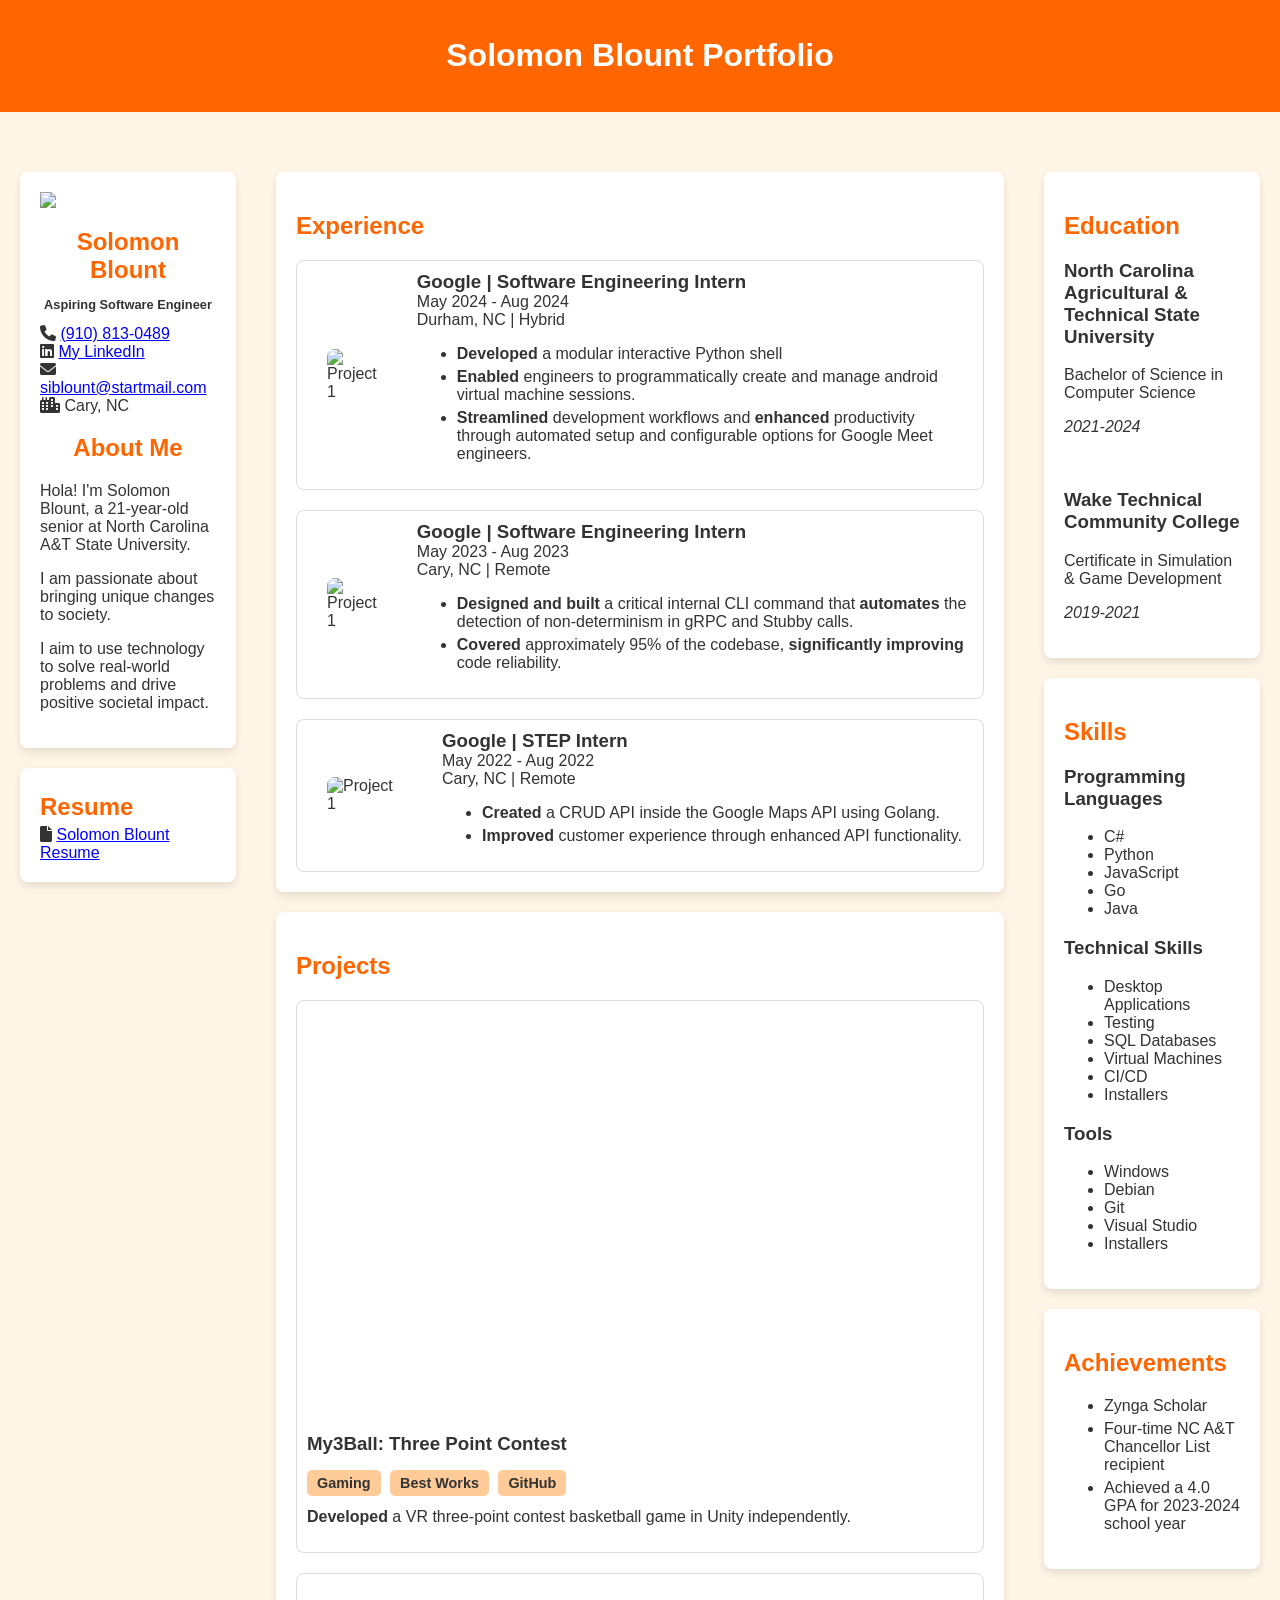
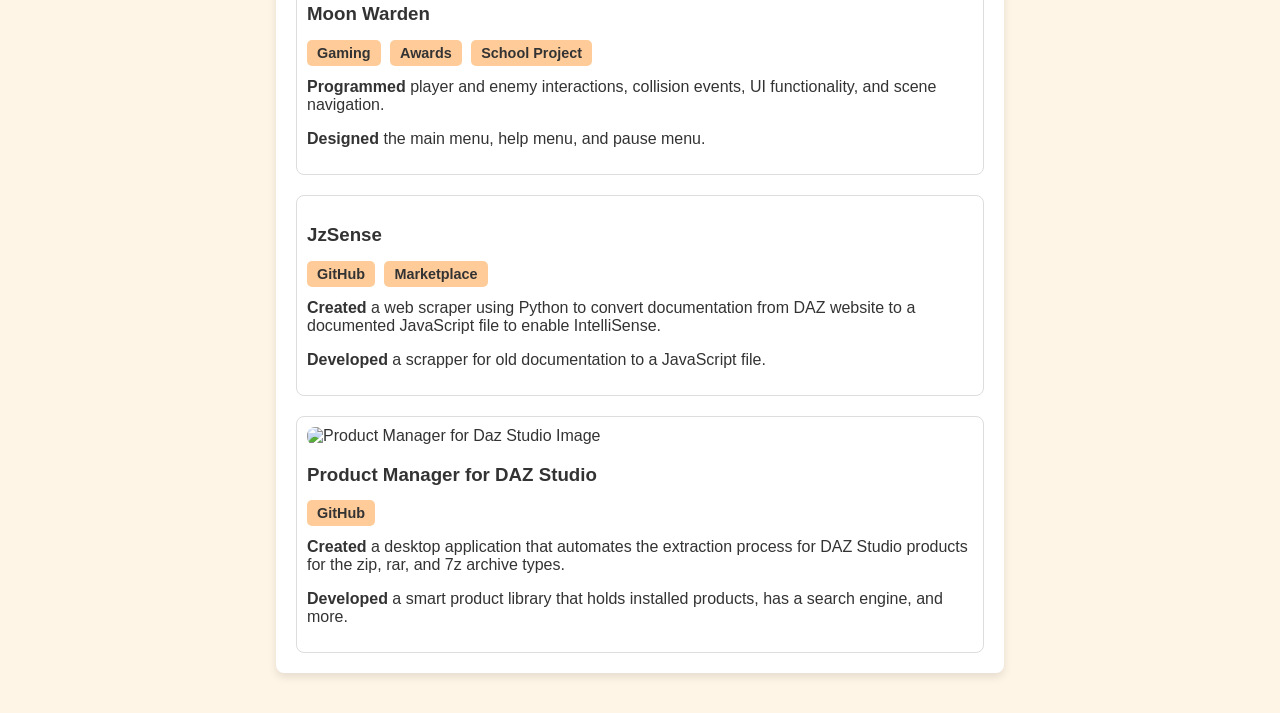
==== index.html @ 51500ea9 "use style.css and remove old style.css code" ====
<!DOCTYPE html>
<html lang="en">
<head>
    <meta charset="UTF-8">
    <meta name="viewport" content="width=device-width, initial-scale=1.0">
    <title>Solomon Blount Portfolio</title>
    <link rel="stylesheet" href="https://cdnjs.cloudflare.com/ajax/libs/font-awesome/6.0.0-beta3/css/all.min.css">
    <link rel="stylesheet" href="style.css">
</head>
<body>
    <header>
        <h1>Solomon Blount Portfolio</h1>
    </header>
    <div class="content-wrapper">
        <div class="sidebar">
            <div class="card">
                <img src="images/SolomonBlount_GithubProfilePic.png" class="profile-image">
                <h1 class="my-name">Solomon Blount</h1>
                <p class="profile-title">Aspiring Software Engineer</p>
                <a href="telephone:+9108130489"><i class="fas fa-phone"></i> <span>(910) 813-0489</span></a><br/>
                <a href="https://www.linkedin.com/in/siblount/"><i class="fab fa-linkedin"></i> <span>My LinkedIn</span></a><br/>
                <a href="mailto:siblount@startmail.com"><i class="fas fa-envelope"></i> <span>siblount@startmail.com</span></a> <br/>
                <span id="city"><i class="fas fa-city"></i> Cary, NC</span>
                <h2 class="center-h2">About Me</h2>
                <p>Hola! I'm Solomon Blount, a 21-year-old senior at North Carolina A&T State University.</p>
                <p>I am passionate about bringing unique changes to society. </p>
                <p>I aim to use technology to solve real-world problems and drive positive societal impact.</p>
            </div>
            <div class="card">
                <h2 id="resume">Resume</h1>
                <a href="files/SolomonBlount_ResumeAssignment.pdf"><i class="fas fa-file"></i> <span>Solomon Blount Resume</span></a> <br/>
            </div>
        </div>
        <div class="main-content">
            <div class="card">
                <h2>Experience</h2>
                <div class="project-subcard">
                    <div class="job-details">
                        <img src="images/google.png" alt="Project 1" class="company-logo">
                        <div class="job-info">
                            <h3 class="job-title">Google | Software Engineering Intern</h3>
                            <p class="job-date">May 2024 - Aug 2024</p>
                            <p class="job-location">Durham, NC | Hybrid</p>
                            <ul class="job-description-list">
                                <li><b>Developed</b> a modular interactive Python shell</li>
                                <li><b>Enabled</b> engineers to programmatically create and manage android virtual machine sessions.</li>
                                <li><b>Streamlined</b> development workflows and <b>enhanced</b> productivity through automated setup and configurable options for Google Meet engineers.</li>
                            </ul>
                        </div>
                    </div>
                </div>
                <div class="project-subcard">
                    <div class="job-details">
                        <img src="images/google.png" alt="Project 1" class="company-logo">
                        <div class="job-info">
                            <h3 class="job-title">Google | Software Engineering Intern</h3>
                            <p class="job-date">May 2023 - Aug 2023</p>
                            <p class="job-location">Cary, NC | Remote</p>
                            <ul class="job-description-list">
                                <li><b>Designed and built</b> a critical internal CLI command that <b>automates</b> the detection of non-determinism in gRPC and Stubby calls.</li>
                                <li><b>Covered</b> approximately 95% of the codebase, <b>significantly improving</b> code reliability.</li>
                            </ul>
                        </div>
                    </div>                
                </div>
                <div class="project-subcard">
                    <div class="job-details">
                        <img src="images/google.png" alt="Project 1" class="company-logo">
                        <div class="job-info">
                            <h3 class="job-title">Google | STEP Intern</h3>
                            <p class="job-date">May 2022 - Aug 2022</p>
                            <p class="job-location">Cary, NC | Remote</p>
                            <ul class="job-description-list">
                                <li><b>Created</b> a CRUD API inside the Google Maps API using Golang.</li>
                                <li><b>Improved</b> customer experience through enhanced API functionality.</li>
                            </ul>
                        </div>
                    </div>            
                </div>
            </div>
            <div class="card">
                <h2>Projects</h2>
                <div class="project-subcard">
                    <iframe width="100%" height="400" src="https://www.youtube.com/embed/9MhyBLJ3-Vw?si=RWG7wu2h-_nHSfUA" title="YouTube video player" frameborder="0" allow="accelerometer; autoplay; clipboard-write; encrypted-media; gyroscope; picture-in-picture; web-share" referrerpolicy="strict-origin-when-cross-origin" allowfullscreen></iframe>
                    <h3>My3Ball: Three Point Contest</h3>
                    <div class="project-tags">
                        <span><b>Gaming</b></span>
                        <span><b>Best Works</b></span>
                        <span><b>GitHub</b></span>
                    </div>
                    <p><b>Developed</b> a VR three-point contest basketball game in Unity independently.</p>
                </div>
                <div class="project-subcard">
                    <h3>Moon Warden</h3>
                    <div class="project-tags">
                        <span><b>Gaming</b></span>
                        <span><b>Awards</b></span>
                        <span><b>School Project</b></span>
                    </div>
                    <p><b>Programmed</b> player and enemy interactions, collision events, UI functionality, and scene navigation.</p>
                    <p><b>Designed</b> the main menu, help menu, and pause menu.</p>
                </div>
                <div class="project-subcard">
                    <!-- <img src="images/JzSense1028x1200.jpg" alt="JzSense Thumbnail Image" class="project-image"> -->
                    <h3>JzSense</h3>
                    <div class="project-tags">
                        <span><b>GitHub</b></span>
                        <span><b>Marketplace</b></span>
                    </div>
                    <p><b>Created</b> a web scraper using Python to convert documentation from DAZ website to a documented JavaScript file to enable IntelliSense.</p>
                    <p><b>Developed</b> a scrapper for old documentation to a JavaScript file.</p>
                </div>
                <div class="project-subcard">
                    <img src="images/reee.png" alt="Product Manager for Daz Studio Image" class="project-image">
                    <h3>Product Manager for DAZ Studio</h3>
                    <div class="project-tags">
                        <span><b>GitHub</b></span>
                    </div>
                    <p><b>Created</b> a desktop application that automates the extraction process for DAZ Studio products for the zip, rar, and 7z archive types.</p>
                    <p><b>Developed</b> a smart product library that holds installed products, has a search engine, and more.</p>
                </div>
            </div>
        </div>
        <div class="sidebar">
            <div class="card">
                <h2>Education</h2>
                <h3>North Carolina Agricultural & Technical State University</h3>
                <p>Bachelor of Science in Computer Science</p>
                <p><em>2021-2024</em></p>
                <br>
                <h3>Wake Technical Community College</h3>
                <p>Certificate in Simulation & Game Development</p>
                <p><em>2019-2021</em></p>
            </div>
            <div class="card">
                <h2>Skills</h2>
                <h3>Programming Languages</h3>
                <ul>
                    <li>C#</li>
                    <li>Python</li>
                    <li>JavaScript</li>
                    <li>Go</li>
                    <li>Java</li>
                </ul>
                <h3>Technical Skills</h3>
                <ul>
                    <li>Desktop Applications</li>
                    <li>Testing</li>
                    <li>SQL Databases</li>
                    <li>Virtual Machines</li>
                    <li>CI/CD</li>
                    <li>Installers</li>

                </ul>
                <h3>Tools</h3>
                <ul>
                    <li>Windows</li>
                    <li>Debian</li>
                    <li>Git</li>
                    <li>Visual Studio</li>
                    <li>Installers</li>
                </ul>    
            </div>
            <div class="card">
                <h2>Achievements</h2>
                <ul id="achievements-list">
                    <li>Zynga Scholar</li>
                    <li>Four-time NC A&T Chancellor List recipient</li>
                    <li>Achieved a 4.0 GPA for 2023-2024 school year</li>
                </ul>    
            </div>
        </div>
    </div>
</body>
</html>
---- style.css ----
body {
    font-family: Arial, sans-serif;
    margin: 0;
    padding: 0;
    background-color: #fff5e6;
    color: #333;
    display: flex;
    flex-direction: column;
    align-items: center;
}
header {
    background-color: #ff6600;
    color: white;
    text-align: center;
    padding: 1em 0;
    width: 100%;
    position: sticky;
    top: 0;
    z-index: 1000;
}
.content-wrapper {
    display: flex;
    max-width: 1700px;
    margin-top: 20px;
}
.sidebar {
    width: 20%;
    max-width: 400px;
    min-width: min-content;
    padding: 20px;
    box-sizing: border-box;
}
.main-content {
    width: 60%;
    padding: 20px;
    box-sizing: border-box;
}
.card {
    background-color: white;
    border-radius: 8px;
    box-shadow: 0 4px 8px rgba(0, 0, 0, 0.1);
    margin: 20px 0;
    padding: 20px;
}
.card h2 {
    color: #ff6600;
}
.project-subcard {
    margin-top: 20px;
    padding: 10px;
    border: 1px solid #ddd;
    border-radius: 8px;
}
.profile-image {
    width: 100%;
    height: auto;
}
.project-image {
    width: 100%;
    height: auto;
    border-radius: 8px;
}
.project-tags {
    margin: 10px 0;
}
.project-tags span {
    background-color: #ffcc99;
    color: #333;
    padding: 5px 10px;
    border-radius: 5px;
    margin-right: 5px;
    font-size: 0.9em;
}
.profile-title {
    font-size: 0.8em;
    font-weight: bold;
    text-align: center;
    margin-top: 5;
}
.my-name {
    font-size: 1.5em;
    text-align: center;
    color: #ff6600;
    margin-bottom: 0;
}
.center-h2 {
    text-align: center;
}
a {
    text-decoration: none;
    color: inherit;
}
a span {
    text-decoration: underline;
    color: blue;
}
a i {
    color: inherit;
}
@media (max-width: 768px) {
    .content-wrapper {
        flex-direction: column;
        align-items: center;
    }
    .sidebar, .main-content {
        width: 100%;
    }
}
.job-details {
    display: flex;
    align-items: center;
}

.job-info {
    margin-left: 20px;
}

.project-image {
    width: 100%;
    height: auto;
    border-radius: 8px;
}
.company-logo {
    width: 75px;
    height: auto;
    border-radius: 8px;
    margin-left: 20px;
    margin-right: 20px;
}
.job-title,
.job-date,
.job-location {
    margin: 0;
}
.job-description-list li {
    margin-bottom: 5px;
}
#achievements-list li {
    margin-bottom: 5px;
}
#resume {
    margin: 5px auto;
}
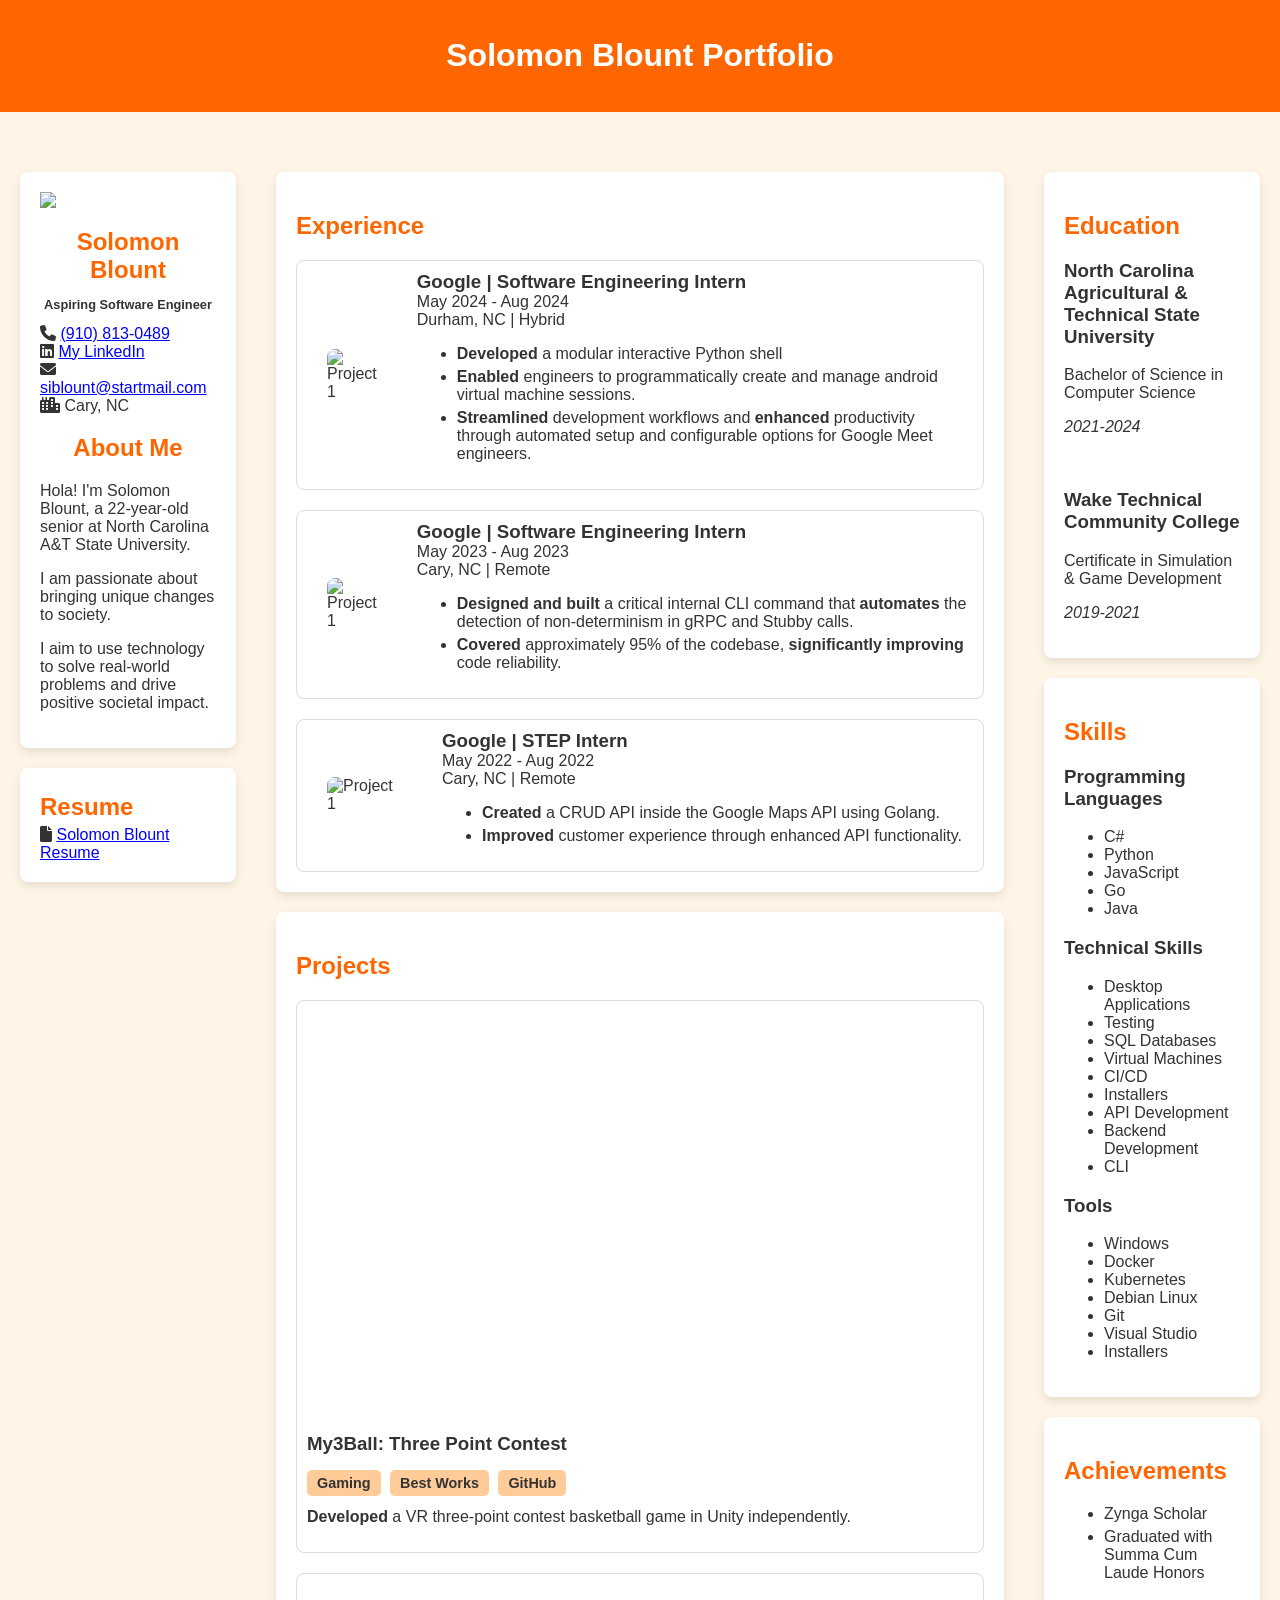
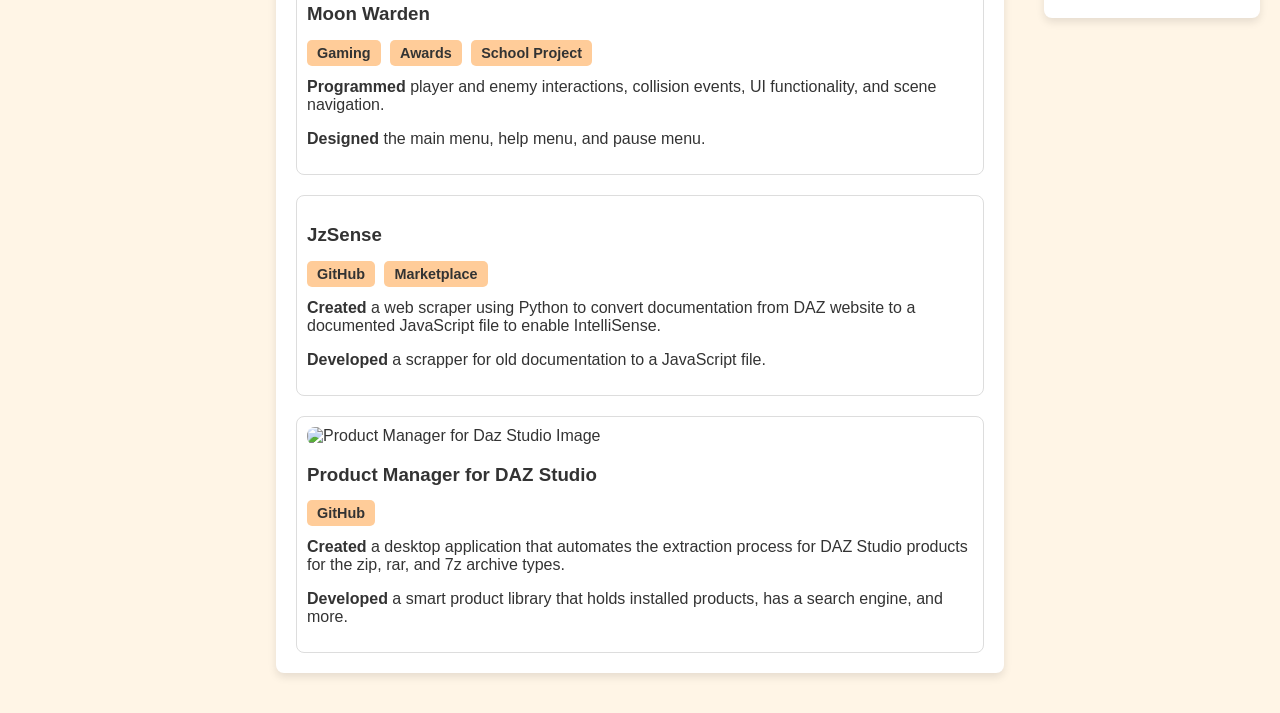
==== commit 84c2bccb: "Update resume + add more skills" ====
--- a/index.html
+++ b/index.html
@@ -22,7 +22,7 @@
                 <a href="mailto:siblount@startmail.com"><i class="fas fa-envelope"></i> <span>siblount@startmail.com</span></a> <br/>
                 <span id="city"><i class="fas fa-city"></i> Cary, NC</span>
                 <h2 class="center-h2">About Me</h2>
-                <p>Hola! I'm Solomon Blount, a 21-year-old senior at North Carolina A&T State University.</p>
+                <p>Hola! I'm Solomon Blount, a 22-year-old senior at North Carolina A&T State University.</p>
                 <p>I am passionate about bringing unique changes to society. </p>
                 <p>I aim to use technology to solve real-world problems and drive positive societal impact.</p>
             </div>
@@ -150,12 +150,16 @@
                     <li>Virtual Machines</li>
                     <li>CI/CD</li>
                     <li>Installers</li>
-
+                    <li>API Development</li>
+                    <li>Backend Development</li>
+                    <li>CLI</li>
                 </ul>
                 <h3>Tools</h3>
                 <ul>
                     <li>Windows</li>
-                    <li>Debian</li>
+                    <li>Docker</li>
+                    <li>Kubernetes</li>
+                    <li>Debian Linux</li>
                     <li>Git</li>
                     <li>Visual Studio</li>
                     <li>Installers</li>
@@ -165,8 +169,7 @@
                 <h2>Achievements</h2>
                 <ul id="achievements-list">
                     <li>Zynga Scholar</li>
-                    <li>Four-time NC A&T Chancellor List recipient</li>
-                    <li>Achieved a 4.0 GPA for 2023-2024 school year</li>
+                    <li>Graduated with Summa Cum Laude Honors</li>
                 </ul>    
             </div>
         </div>
